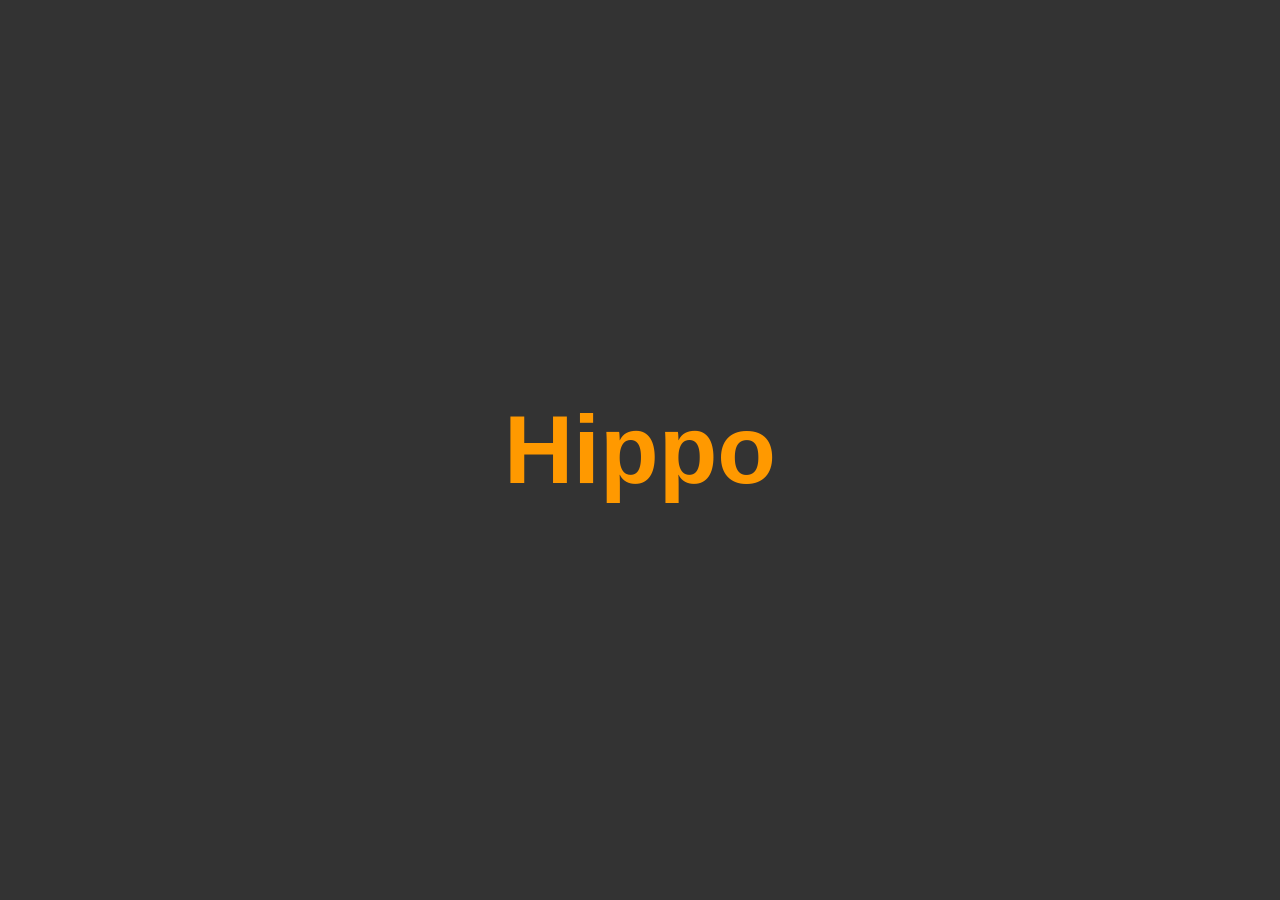
==== frontend/index.html @ a2db0ba5 "initial index.html" ====
<!DOCTYPE html>
<html lang="en">
  <head>
    <meta charset="UTF-8" />
    <meta name="viewport" content="width=device-width, initial-scale=1.0" />
    <title>Hippo</title>
    <style>
      body {
        margin: 0;
        min-height: 100vh;
        display: grid;
        place-items: center;
        background-color: #333333;
        color: #ff9900;
        font-family: Arial, sans-serif;
      }

      h1 {
        margin: 0;
        font-size: clamp(3rem, 10vw, 6rem);
      }
    </style>
  </head>
  <body>
    <main>
      <h1>Hippo</h1>
    </main>
  </body>
</html>
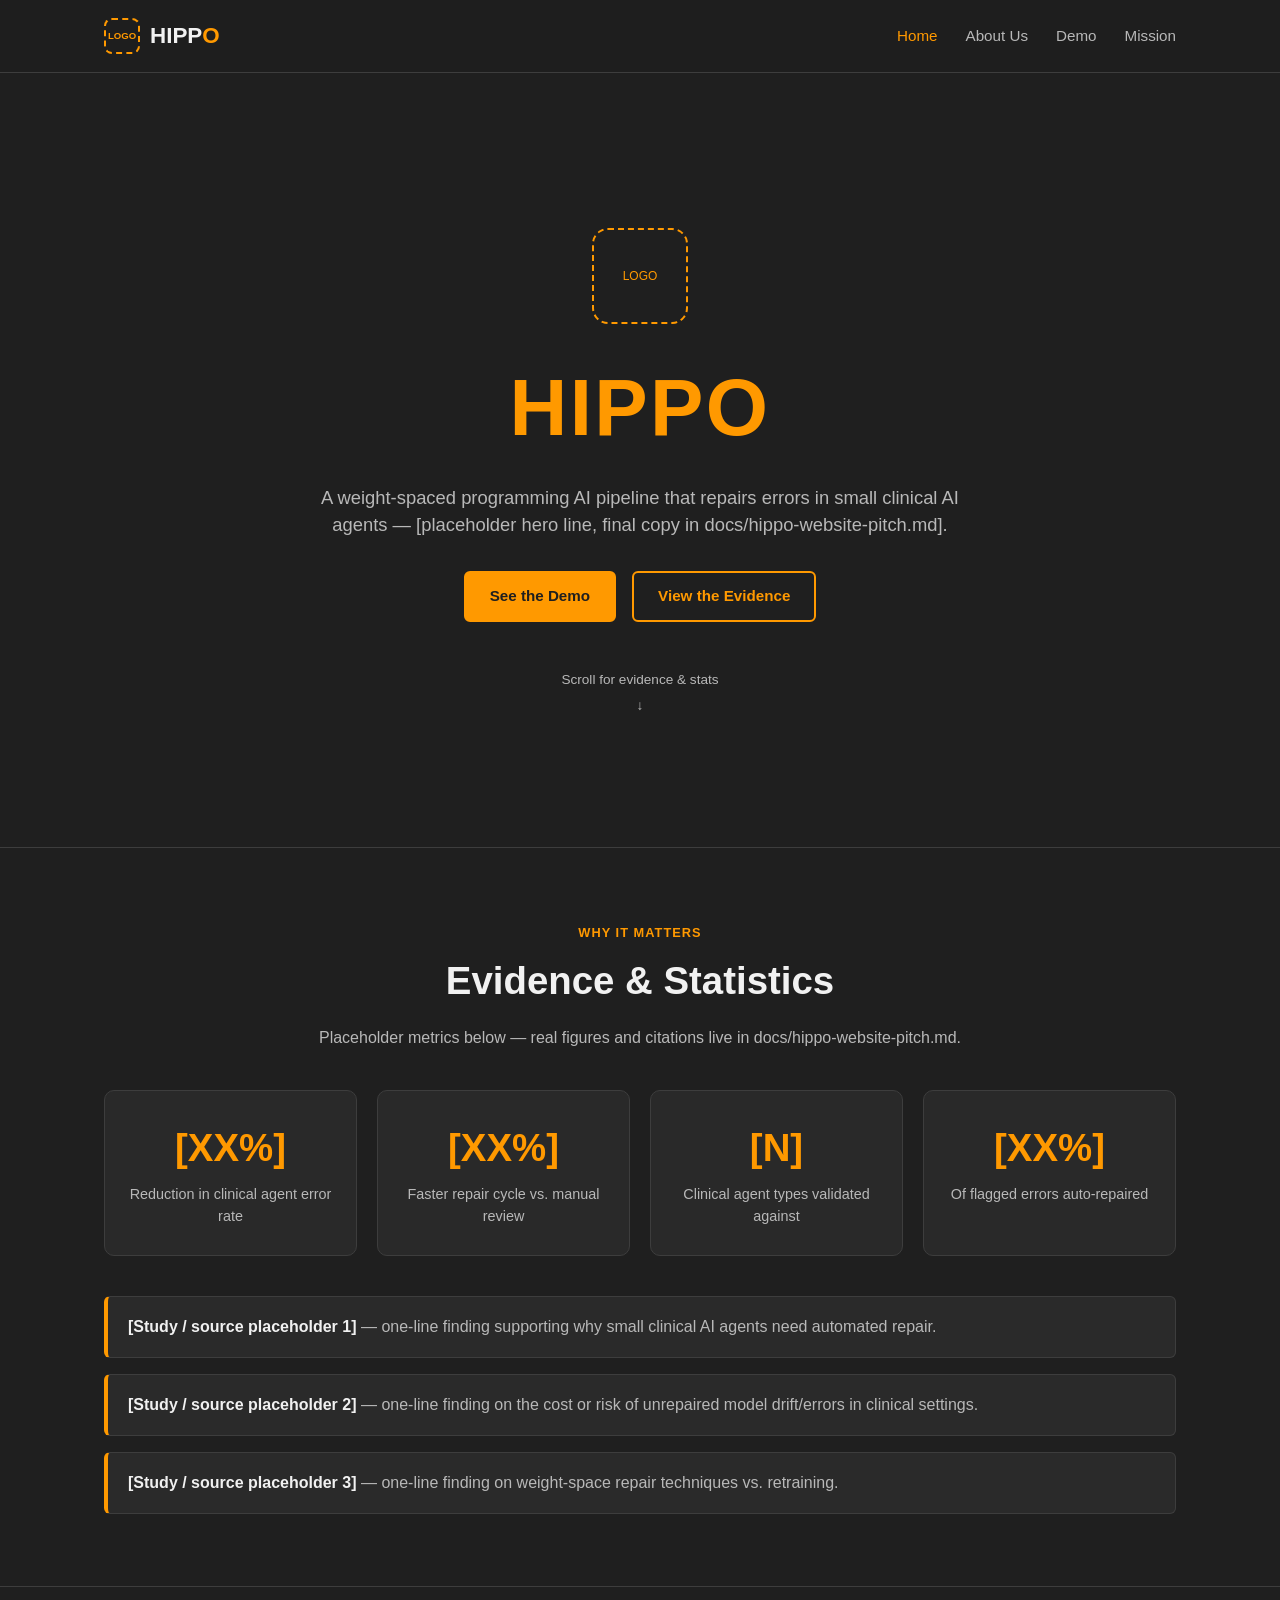
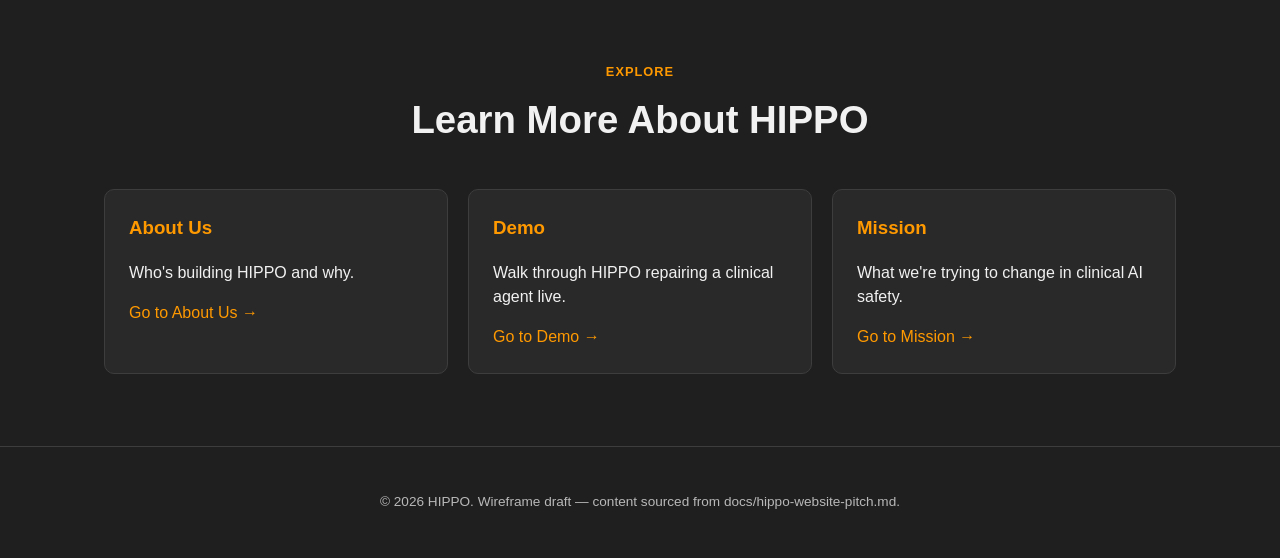
==== commit dfa84f9c: "Move wireframe pages into frontend/ Matches the project's existing frontend/backend split instead of" ====
--- a/frontend/index.html
+++ b/frontend/index.html
@@ -3,27 +3,129 @@
   <head>
     <meta charset="UTF-8" />
     <meta name="viewport" content="width=device-width, initial-scale=1.0" />
-    <title>Hippo</title>
-    <style>
-      body {
-        margin: 0;
-        min-height: 100vh;
-        display: grid;
-        place-items: center;
-        background-color: #333333;
-        color: #ff9900;
-        font-family: Arial, sans-serif;
-      }
-
-      h1 {
-        margin: 0;
-        font-size: clamp(3rem, 10vw, 6rem);
-      }
-    </style>
+    <title>HIPPO — Weight-Spaced Repair for Clinical AI</title>
+    <link rel="stylesheet" href="assets/styles.css" />
   </head>
   <body>
+    <header class="site-header">
+      <div class="wrap">
+        <a class="brand" href="index.html">
+          <span class="logo-slot">LOGO</span>
+          <span>HIPP<strong>O</strong></span>
+        </a>
+        <nav class="main-nav">
+          <ul>
+            <li><a href="index.html" aria-current="page">Home</a></li>
+            <li><a href="about.html">About Us</a></li>
+            <li><a href="demo.html">Demo</a></li>
+            <li><a href="mission.html">Mission</a></li>
+          </ul>
+        </nav>
+      </div>
+    </header>
+
     <main>
-      <h1>Hippo</h1>
+      <!-- HERO -->
+      <section class="hero" style="border-top: none;">
+        <div class="logo-slot-lg">LOGO</div>
+        <h1>HIPPO</h1>
+        <p class="tagline">
+          A weight-spaced programming AI pipeline that repairs errors in small
+          clinical AI agents — [placeholder hero line, final copy in
+          docs/hippo-website-pitch.md].
+        </p>
+        <div class="cta-row">
+          <a class="btn btn-primary" href="demo.html">See the Demo</a>
+          <a class="btn btn-secondary" href="#evidence">View the Evidence</a>
+        </div>
+        <a class="scroll-cue" href="#evidence">
+          <span>Scroll for evidence &amp; stats</span>
+          <span>&#8595;</span>
+        </a>
+      </section>
+
+      <!-- EVIDENCE / STATISTICS -->
+      <section id="evidence">
+        <div class="wrap">
+          <div class="section-head">
+            <span class="eyebrow">Why It Matters</span>
+            <h2>Evidence &amp; Statistics</h2>
+            <p>
+              Placeholder metrics below — real figures and citations live in
+              docs/hippo-website-pitch.md.
+            </p>
+          </div>
+
+          <div class="stats-grid">
+            <div class="stat-card">
+              <div class="stat-value">[XX%]</div>
+              <div class="stat-label">Reduction in clinical agent error rate</div>
+            </div>
+            <div class="stat-card">
+              <div class="stat-value">[XX%]</div>
+              <div class="stat-label">Faster repair cycle vs. manual review</div>
+            </div>
+            <div class="stat-card">
+              <div class="stat-value">[N]</div>
+              <div class="stat-label">Clinical agent types validated against</div>
+            </div>
+            <div class="stat-card">
+              <div class="stat-value">[XX%]</div>
+              <div class="stat-label">Of flagged errors auto-repaired</div>
+            </div>
+          </div>
+
+          <div class="evidence-list">
+            <div class="evidence-item">
+              <strong>[Study / source placeholder 1]</strong> — one-line
+              finding supporting why small clinical AI agents need automated
+              repair.
+            </div>
+            <div class="evidence-item">
+              <strong>[Study / source placeholder 2]</strong> — one-line
+              finding on the cost or risk of unrepaired model drift/errors in
+              clinical settings.
+            </div>
+            <div class="evidence-item">
+              <strong>[Study / source placeholder 3]</strong> — one-line
+              finding on weight-space repair techniques vs. retraining.
+            </div>
+          </div>
+        </div>
+      </section>
+
+      <!-- QUICK LINKS -->
+      <section>
+        <div class="wrap">
+          <div class="section-head">
+            <span class="eyebrow">Explore</span>
+            <h2>Learn More About HIPPO</h2>
+          </div>
+          <div class="card-grid">
+            <div class="card">
+              <h3>About Us</h3>
+              <p>Who's building HIPPO and why.</p>
+              <a href="about.html">Go to About Us &rarr;</a>
+            </div>
+            <div class="card">
+              <h3>Demo</h3>
+              <p>Walk through HIPPO repairing a clinical agent live.</p>
+              <a href="demo.html">Go to Demo &rarr;</a>
+            </div>
+            <div class="card">
+              <h3>Mission</h3>
+              <p>What we're trying to change in clinical AI safety.</p>
+              <a href="mission.html">Go to Mission &rarr;</a>
+            </div>
+          </div>
+        </div>
+      </section>
     </main>
+
+    <footer class="site-footer">
+      <div class="wrap">
+        <p>&copy; 2026 HIPPO. Wireframe draft — content sourced from docs/hippo-website-pitch.md.</p>
+      </div>
+    </footer>
   </body>
 </html>
--- a/frontend/assets/styles.css
+++ b/frontend/assets/styles.css
@@ -0,0 +1,346 @@
+/* HIPPO site wireframe — shared styles
+   Brand base: dark ground (#1f1f1f) + orange accent (#ff9900), carried over from the
+   original index.html placeholder. Final copy/stats come from docs/hippo-website-pitch.md. */
+
+:root {
+  --bg: #1f1f1f;
+  --bg-raised: #2a2a2a;
+  --bg-card: #292929;
+  --border: #3d3d3d;
+  --text: #f1f1f1;
+  --text-dim: #b8b8b8;
+  --accent: #ff9900;
+  --accent-dim: #cc7a00;
+  --maxw: 1120px;
+}
+
+* {
+  box-sizing: border-box;
+}
+
+html {
+  scroll-behavior: smooth;
+}
+
+body {
+  margin: 0;
+  background-color: var(--bg);
+  color: var(--text);
+  font-family: Arial, Helvetica, sans-serif;
+  line-height: 1.5;
+}
+
+a {
+  color: var(--accent);
+  text-decoration: none;
+}
+
+a:hover {
+  text-decoration: underline;
+}
+
+.wrap {
+  max-width: var(--maxw);
+  margin: 0 auto;
+  padding: 0 24px;
+}
+
+/* ---- Header / Nav ---- */
+
+.site-header {
+  position: sticky;
+  top: 0;
+  z-index: 10;
+  background: rgba(31, 31, 31, 0.92);
+  backdrop-filter: blur(6px);
+  border-bottom: 1px solid var(--border);
+}
+
+.site-header .wrap {
+  display: flex;
+  align-items: center;
+  justify-content: space-between;
+  height: 72px;
+}
+
+.brand {
+  display: flex;
+  align-items: center;
+  gap: 10px;
+  font-weight: bold;
+  font-size: 1.4rem;
+  color: var(--text);
+}
+
+.brand .logo-slot {
+  width: 36px;
+  height: 36px;
+  border: 2px dashed var(--accent);
+  border-radius: 8px;
+  display: grid;
+  place-items: center;
+  font-size: 0.6rem;
+  color: var(--accent);
+  flex-shrink: 0;
+}
+
+.brand strong {
+  color: var(--accent);
+  letter-spacing: 0.04em;
+}
+
+nav.main-nav ul {
+  display: flex;
+  gap: 28px;
+  list-style: none;
+  margin: 0;
+  padding: 0;
+}
+
+nav.main-nav a {
+  color: var(--text-dim);
+  font-size: 0.95rem;
+}
+
+nav.main-nav a:hover,
+nav.main-nav a[aria-current="page"] {
+  color: var(--accent);
+  text-decoration: none;
+}
+
+/* ---- Hero ---- */
+
+.hero {
+  min-height: 86vh;
+  display: flex;
+  flex-direction: column;
+  align-items: center;
+  justify-content: center;
+  text-align: center;
+  padding: 64px 24px 40px;
+}
+
+.hero .logo-slot-lg {
+  width: 96px;
+  height: 96px;
+  border: 2px dashed var(--accent);
+  border-radius: 16px;
+  display: grid;
+  place-items: center;
+  color: var(--accent);
+  font-size: 0.75rem;
+  margin-bottom: 24px;
+}
+
+.hero h1 {
+  margin: 0;
+  font-size: clamp(2.75rem, 8vw, 5rem);
+  color: var(--accent);
+  letter-spacing: 0.03em;
+}
+
+.hero .tagline {
+  margin: 16px 0 0;
+  max-width: 640px;
+  color: var(--text-dim);
+  font-size: 1.15rem;
+}
+
+.hero .cta-row {
+  margin-top: 32px;
+  display: flex;
+  gap: 16px;
+  flex-wrap: wrap;
+  justify-content: center;
+}
+
+.btn {
+  display: inline-block;
+  padding: 12px 24px;
+  border-radius: 6px;
+  font-weight: bold;
+  font-size: 0.95rem;
+  border: 2px solid var(--accent);
+}
+
+.btn-primary {
+  background: var(--accent);
+  color: #1f1f1f;
+}
+
+.btn-primary:hover {
+  background: var(--accent-dim);
+  text-decoration: none;
+}
+
+.btn-secondary {
+  background: transparent;
+  color: var(--accent);
+}
+
+.btn-secondary:hover {
+  background: rgba(255, 153, 0, 0.1);
+  text-decoration: none;
+}
+
+.scroll-cue {
+  margin-top: 48px;
+  color: var(--text-dim);
+  font-size: 0.85rem;
+  display: flex;
+  flex-direction: column;
+  align-items: center;
+  gap: 6px;
+  animation: bob 2s ease-in-out infinite;
+}
+
+@keyframes bob {
+  0%, 100% { transform: translateY(0); }
+  50% { transform: translateY(6px); }
+}
+
+/* ---- Generic section ---- */
+
+section {
+  padding: 72px 0;
+  border-top: 1px solid var(--border);
+}
+
+section .section-head {
+  text-align: center;
+  max-width: 680px;
+  margin: 0 auto 40px;
+}
+
+section .section-head .eyebrow {
+  color: var(--accent);
+  text-transform: uppercase;
+  letter-spacing: 0.08em;
+  font-size: 0.8rem;
+  font-weight: bold;
+}
+
+section .section-head h2 {
+  margin: 8px 0 12px;
+  font-size: clamp(1.8rem, 4vw, 2.4rem);
+}
+
+section .section-head p {
+  color: var(--text-dim);
+}
+
+.placeholder-note {
+  font-size: 0.8rem;
+  color: var(--text-dim);
+  border: 1px dashed var(--border);
+  border-radius: 6px;
+  padding: 10px 14px;
+  display: inline-block;
+  margin: 0 auto 32px;
+}
+
+/* ---- Stats / evidence grid ---- */
+
+.stats-grid {
+  display: grid;
+  grid-template-columns: repeat(auto-fit, minmax(220px, 1fr));
+  gap: 20px;
+}
+
+.stat-card {
+  background: var(--bg-card);
+  border: 1px solid var(--border);
+  border-radius: 10px;
+  padding: 28px 20px;
+  text-align: center;
+}
+
+.stat-card .stat-value {
+  font-size: 2.4rem;
+  font-weight: bold;
+  color: var(--accent);
+}
+
+.stat-card .stat-label {
+  margin-top: 8px;
+  color: var(--text-dim);
+  font-size: 0.9rem;
+}
+
+.evidence-list {
+  margin-top: 40px;
+  display: grid;
+  gap: 16px;
+}
+
+.evidence-item {
+  background: var(--bg-raised);
+  border: 1px solid var(--border);
+  border-left: 4px solid var(--accent);
+  border-radius: 6px;
+  padding: 18px 20px;
+  color: var(--text-dim);
+}
+
+.evidence-item strong {
+  color: var(--text);
+}
+
+/* ---- Content blocks (about / mission / demo) ---- */
+
+.content-grid {
+  display: grid;
+  grid-template-columns: 1.1fr 0.9fr;
+  gap: 40px;
+  align-items: start;
+}
+
+@media (max-width: 760px) {
+  .content-grid {
+    grid-template-columns: 1fr;
+  }
+}
+
+.media-slot {
+  border: 2px dashed var(--border);
+  border-radius: 10px;
+  min-height: 260px;
+  display: grid;
+  place-items: center;
+  color: var(--text-dim);
+  background: var(--bg-raised);
+  text-align: center;
+  padding: 24px;
+}
+
+.card-grid {
+  display: grid;
+  grid-template-columns: repeat(auto-fit, minmax(240px, 1fr));
+  gap: 20px;
+}
+
+.card {
+  background: var(--bg-card);
+  border: 1px solid var(--border);
+  border-radius: 10px;
+  padding: 24px;
+}
+
+.card h3 {
+  margin-top: 0;
+  color: var(--accent);
+}
+
+/* ---- Footer ---- */
+
+.site-footer {
+  border-top: 1px solid var(--border);
+  padding: 32px 0;
+  color: var(--text-dim);
+  font-size: 0.85rem;
+  text-align: center;
+}
+
+.site-footer a {
+  color: var(--text-dim);
+}
